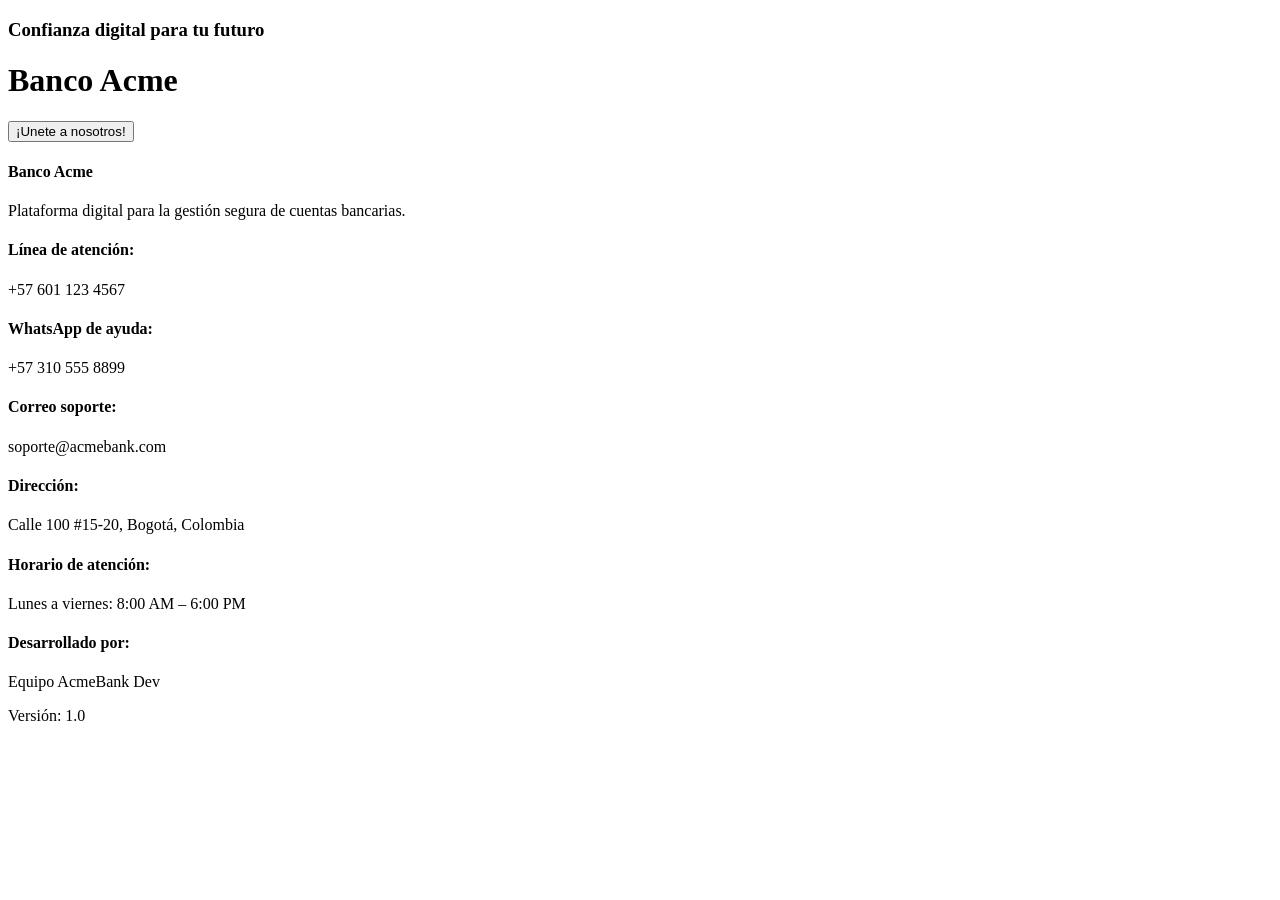
==== index.html @ 7abc3c2d "Estructura principal P1" ====
<!DOCTYPE html>
<html lang="es">
<head>
    <meta charset="UTF-8">
    <meta name="viewport" content="width=device-width, initial-scale=1.0">
    <title>Banco Acme</title>
    <link rel="icon" type="image/png" href="assets/favicon-sin-fondo.png">
</head>

<body>
    <h3>Confianza digital para tu futuro</h3>
    
    <h1>Banco Acme</h1>

    <a href="html/login.html">
        <button> ¡Unete a nosotros!</button>
    </a>

    <h4>Banco Acme</h4>
    <p>Plataforma digital para la gestión segura de cuentas bancarias.</p>

    <h4>Línea de atención:</h4>
    <p>+57 601 123 4567</p>

    <h4>WhatsApp de ayuda:</h4>
    <p>+57 310 555 8899</p>

    <h4>Correo soporte:</h4>
    <p>soporte@acmebank.com</p>

    <h4>Dirección:</h4>
    <p>Calle 100 #15-20, Bogotá, Colombia</p>


    <h4>Horario de atención:</h4>
    <p>Lunes a viernes: 8:00 AM – 6:00 PM</p>

    <h4>Desarrollado por:</h4>
    <p>Equipo AcmeBank Dev</p>
    <p>Versión: 1.0</p>
    
    
</body>
</html>
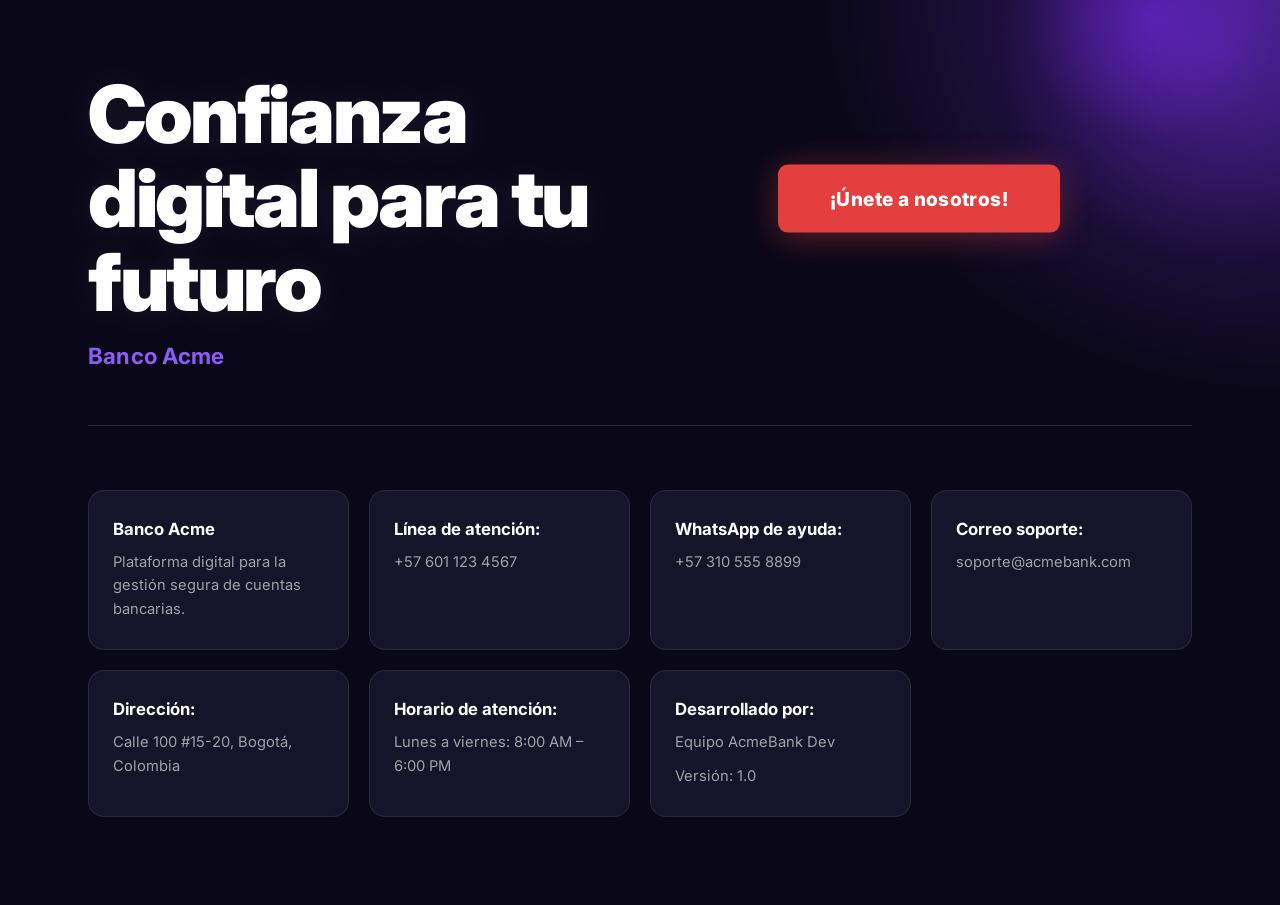
==== commit f6fb1f92: "Actualizacion del esqueleto + grafico" ====
--- a/index.html
+++ b/index.html
@@ -5,40 +5,62 @@
     <meta name="viewport" content="width=device-width, initial-scale=1.0">
     <title>Banco Acme</title>
     <link rel="icon" type="image/png" href="assets/favicon-sin-fondo.png">
+    <link rel="stylesheet" href="style/style.css">
 </head>
 
 <body>
-    <h3>Confianza digital para tu futuro</h3>
-    
-    <h1>Banco Acme</h1>
+    <div id="todo-index">
 
-    <a href="html/login.html">
-        <button> ¡Unete a nosotros!</button>
-    </a>
+        <div id="zona-slogan">
+            <h3 id="titulo-slogan">Confianza digital para tu futuro</h3>
+            <h1 id="nombre-index">Banco Acme</h1>
+        </div>
 
-    <h4>Banco Acme</h4>
-    <p>Plataforma digital para la gestión segura de cuentas bancarias.</p>
+        <a href="html/login.html" id="a-boton-index">
+            <button id="boton-index">¡Únete a nosotros!</button>
+        </a>
 
-    <h4>Línea de atención:</h4>
-    <p>+57 601 123 4567</p>
+        <hr id="linea-separadora">
 
-    <h4>WhatsApp de ayuda:</h4>
-    <p>+57 310 555 8899</p>
+        <div id="especificaciones-index">
 
-    <h4>Correo soporte:</h4>
-    <p>soporte@acmebank.com</p>
+            <div class="tarjeta">
+                <h4 id="h4-1-index">Banco Acme</h4>
+                <p id="texto-especificaciones-index-1">Plataforma digital para la gestión segura de cuentas bancarias.</p>
+            </div>
 
-    <h4>Dirección:</h4>
-    <p>Calle 100 #15-20, Bogotá, Colombia</p>
+            <div class="tarjeta">
+                <h4 id="h4-2-index">Línea de atención:</h4>
+                <p id="texto-especificaciones-index-2">+57 601 123 4567</p>
+            </div>
 
+            <div class="tarjeta">
+                <h4 id="h4-3-index">WhatsApp de ayuda:</h4>
+                <p id="texto-especificaciones-index-3">+57 310 555 8899</p>
+            </div>
 
-    <h4>Horario de atención:</h4>
-    <p>Lunes a viernes: 8:00 AM – 6:00 PM</p>
+            <div class="tarjeta">
+                <h4 id="h4-4-index">Correo soporte:</h4>
+                <p id="texto-especificaciones-index-4">soporte@acmebank.com</p>
+            </div>
 
-    <h4>Desarrollado por:</h4>
-    <p>Equipo AcmeBank Dev</p>
-    <p>Versión: 1.0</p>
-    
-    
+            <div class="tarjeta">
+                <h4 id="h4-5-index">Dirección:</h4>
+                <p id="texto-especificaciones-index-5">Calle 100 #15-20, Bogotá, Colombia</p>
+            </div>
+
+            <div class="tarjeta">
+                <h4 id="h4-6-index">Horario de atención:</h4>
+                <p id="texto-especificaciones-index-6">Lunes a viernes: 8:00 AM – 6:00 PM</p>
+            </div>
+
+            <div class="tarjeta">
+                <h4 id="h4-7-index">Desarrollado por:</h4>
+                <p id="texto-especificaciones-index-7">Equipo AcmeBank Dev</p>
+                <p id="texto-especificaciones-index-8">Versión: 1.0</p>
+            </div>
+
+        </div>
+    </div>
 </body>
 </html>
--- a/style/style.css
+++ b/style/style.css
@@ -0,0 +1,178 @@
+@import url('https://fonts.googleapis.com/css2?family=Inter:wght@400;600;700;800;900&display=swap');
+
+* {
+    margin: 0;
+    padding: 0;
+    box-sizing: border-box;
+}
+
+body {
+    font-family: 'Inter', sans-serif;
+    background-color: #0a0818;
+    color: #ffffff;
+    min-height: 100vh;
+}
+
+
+#todo-index {
+    min-height: 100vh;
+    background-color: #0a0818;
+    background-image:
+        radial-gradient(ellipse 700px 600px at 100% 0%, rgba(100, 40, 200, 0.55) 0%, transparent 65%),
+        radial-gradient(ellipse 400px 400px at 95% 5%, rgba(140, 60, 255, 0.35) 0%, transparent 55%),
+        radial-gradient(ellipse 250px 250px at 90% 2%, rgba(80, 20, 160, 0.8) 0%, transparent 50%);
+    padding: 72px 88px 88px 88px;
+    position: relative;
+}
+
+
+#zona-slogan {
+    max-width: 600px;
+}
+
+
+#titulo-slogan {
+    font-size: clamp(3rem, 7vw, 5rem);
+    font-weight: 900;
+    line-height: 1.05;
+    color: #ffffff;
+    letter-spacing: -0.03em;
+    margin-bottom: 18px;
+    text-shadow: 0 2px 40px rgba(255, 255, 255, 0.08);
+}
+
+#nombre-index {
+    font-size: 1.4rem;
+    font-weight: 700;
+    color: #8b5cf6;
+    letter-spacing: 0.01em;
+    margin-bottom: 0;
+}
+
+
+#a-boton-index {
+    text-decoration: none;
+    position: absolute;
+    top: 0;
+    bottom: 0;
+    right: 220px;
+    display: flex;
+    align-items: center;
+    height: fit-content;
+    margin: auto 0;
+    top: -400px;
+    transform: translateY(-80%);
+}
+
+#boton-index {
+    background-color: #e53e3e;
+    color: #ffffff;
+    border: none;
+    padding: 22px 52px;
+    font-size: 1.2rem;
+    font-weight: 800;
+    font-family: 'Inter', sans-serif;
+    border-radius: 10px;
+    cursor: pointer;
+    letter-spacing: 0.02em;
+    transition: background-color 0.2s ease, transform 0.1s ease;
+    box-shadow: 0 4px 32px rgba(229, 62, 62, 0.4);
+    white-space: nowrap;
+}
+
+#boton-index:hover {
+    background-color: #c53030;
+    transform: translateY(-1px);
+}
+
+#boton-index:active {
+    transform: translateY(0);
+}
+
+
+#linea-separadora {
+    border: none;
+    border-top: 1px solid rgba(255, 255, 255, 0.12);
+    margin: 56px 0 64px 0;
+}
+
+
+#especificaciones-index {
+    display: grid;
+    grid-template-columns: repeat(4, 1fr);
+    gap: 20px;
+    width: 100%;
+}
+
+
+.tarjeta {
+    background-color: #151428;
+    border: 1px solid rgba(255, 255, 255, 0.09);
+    border-radius: 16px;
+    padding: 28px 24px;
+    display: flex;
+    flex-direction: column;
+    gap: 10px;
+}
+
+
+.tarjeta h4 {
+    font-size: 1.05rem;
+    font-weight: 700;
+    color: #ffffff;
+    line-height: 1.3;
+}
+
+
+.tarjeta p {
+    font-size: 0.92rem;
+    color: rgba(255, 255, 255, 0.6);
+    line-height: 1.6;
+    margin: 0;
+}
+
+
+@media (max-width: 1000px) {
+    #todo-index {
+        padding: 52px 40px 72px 40px;
+    }
+
+    #a-boton-index {
+        top: 52px;
+        right: 40px;
+    }
+
+    #especificaciones-index {
+        grid-template-columns: repeat(2, 1fr);
+    }
+}
+
+
+@media (max-width: 600px) {
+    #todo-index {
+        padding: 40px 24px 60px 24px;
+    }
+
+    #titulo-slogan {
+        font-size: 2.6rem;
+    }
+
+    #nombre-index {
+        font-size: 1.2rem;
+    }
+
+    #a-boton-index {
+        position: static;
+        display: block;
+        margin-top: 28px;
+        margin-bottom: 0;
+    }
+
+    #boton-index {
+        width: 100%;
+    }
+
+    #especificaciones-index {
+        grid-template-columns: 1fr;
+    }
+}
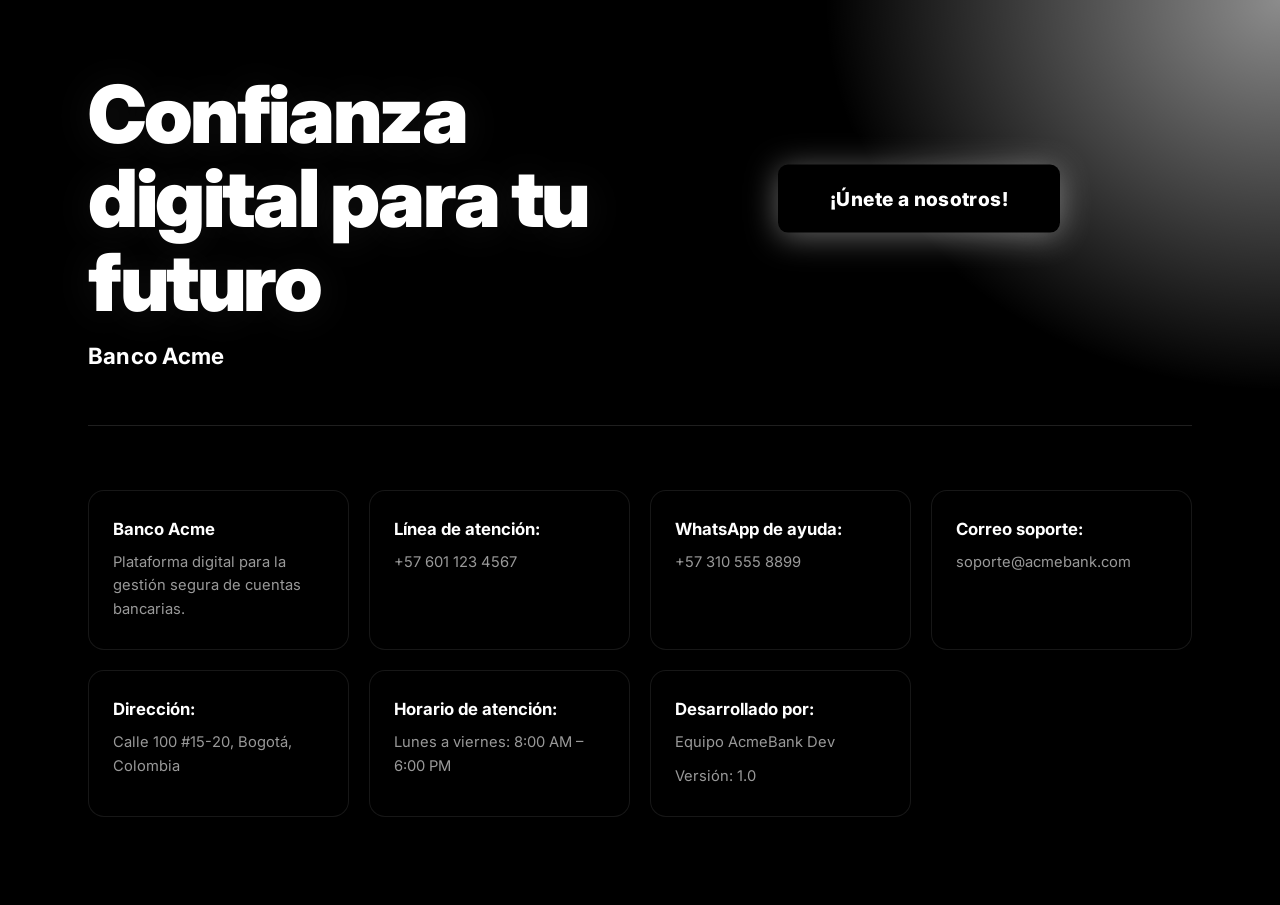
==== commit 176897de: "feat: :sparkles: funciones en JS se agregaron funciones a los apartados graficos ya creados anterior" ====
--- a/index.html
+++ b/index.html
@@ -16,7 +16,7 @@
             <h1 id="nombre-index">Banco Acme</h1>
         </div>
 
-        <a href="html/login.html" id="a-boton-index">
+        <a href="html/formulario-de-acceso.html" id="a-boton-index">
             <button id="boton-index">¡Únete a nosotros!</button>
         </a>
 
--- a/style/style.css
+++ b/style/style.css
@@ -8,7 +8,7 @@
 
 body {
     font-family: 'Inter', sans-serif;
-    background-color: #0a0818;
+    background-color: #000000;
     color: #ffffff;
     min-height: 100vh;
 }
@@ -16,11 +16,11 @@
 
 #todo-index {
     min-height: 100vh;
-    background-color: #0a0818;
+    background-color: #000000;
     background-image:
-        radial-gradient(ellipse 700px 600px at 100% 0%, rgba(100, 40, 200, 0.55) 0%, transparent 65%),
-        radial-gradient(ellipse 400px 400px at 95% 5%, rgba(140, 60, 255, 0.35) 0%, transparent 55%),
-        radial-gradient(ellipse 250px 250px at 90% 2%, rgba(80, 20, 160, 0.8) 0%, transparent 50%);
+        radial-gradient(ellipse 700px 600px at 100% 0%, rgba(255, 255, 255, 0.55) 0%, transparent 65%),
+        radial-gradient(ellipse 400px 400px at 95% 5%, rgba(0, 0, 0, 0.35) 0%, transparent 55%),
+        radial-gradient(ellipse 250px 250px at 90% 2%, rgba(0, 0, 0, 0.514) 0%, transparent 50%);
     padding: 72px 88px 88px 88px;
     position: relative;
 }
@@ -44,7 +44,7 @@
 #nombre-index {
     font-size: 1.4rem;
     font-weight: 700;
-    color: #8b5cf6;
+    color: #ffffff;
     letter-spacing: 0.01em;
     margin-bottom: 0;
 }
@@ -65,7 +65,7 @@
 }
 
 #boton-index {
-    background-color: #e53e3e;
+    background-color: #000000;
     color: #ffffff;
     border: none;
     padding: 22px 52px;
@@ -76,12 +76,12 @@
     cursor: pointer;
     letter-spacing: 0.02em;
     transition: background-color 0.2s ease, transform 0.1s ease;
-    box-shadow: 0 4px 32px rgba(229, 62, 62, 0.4);
+    box-shadow: 0 4px 32px rgba(255, 255, 255, 0.4);
     white-space: nowrap;
 }
 
 #boton-index:hover {
-    background-color: #c53030;
+    background-color: #161616;
     transform: translateY(-1px);
 }
 
@@ -106,7 +106,7 @@
 
 
 .tarjeta {
-    background-color: #151428;
+    background-color: #000000;
     border: 1px solid rgba(255, 255, 255, 0.09);
     border-radius: 16px;
     padding: 28px 24px;
